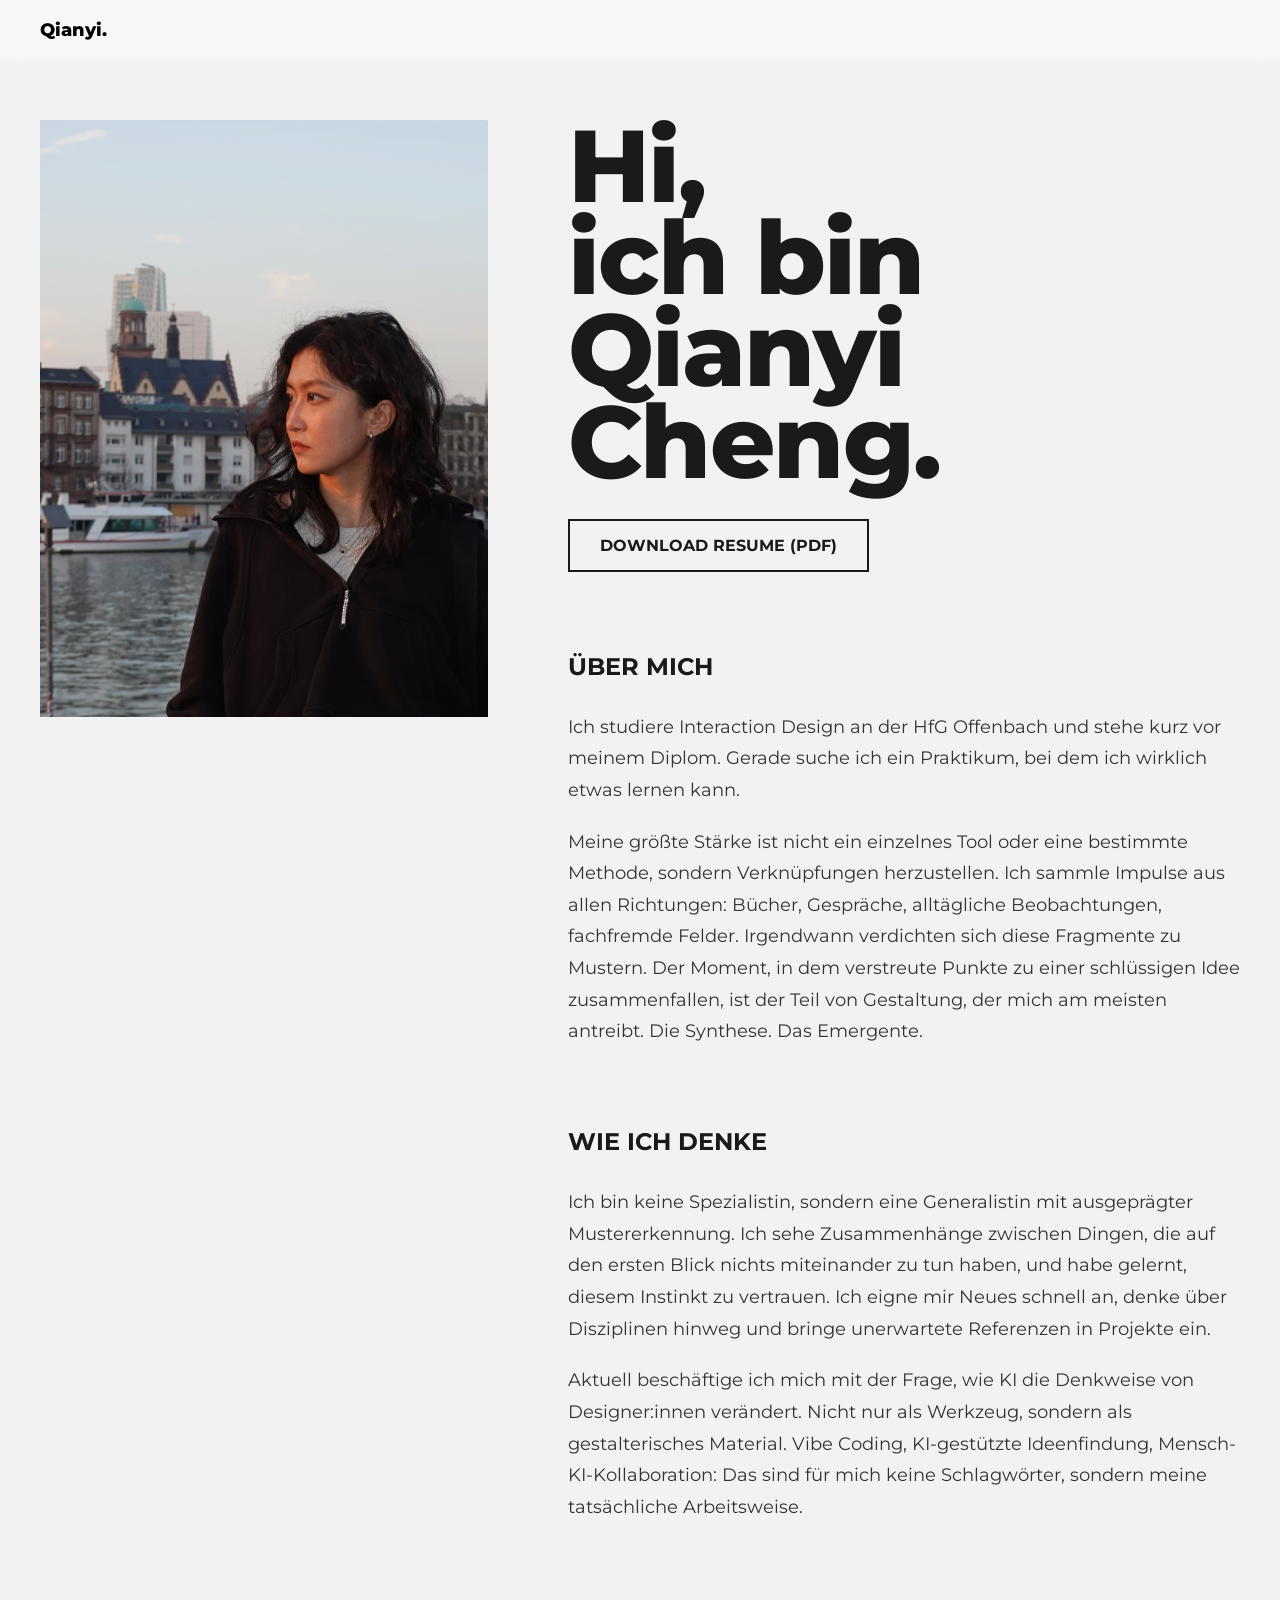
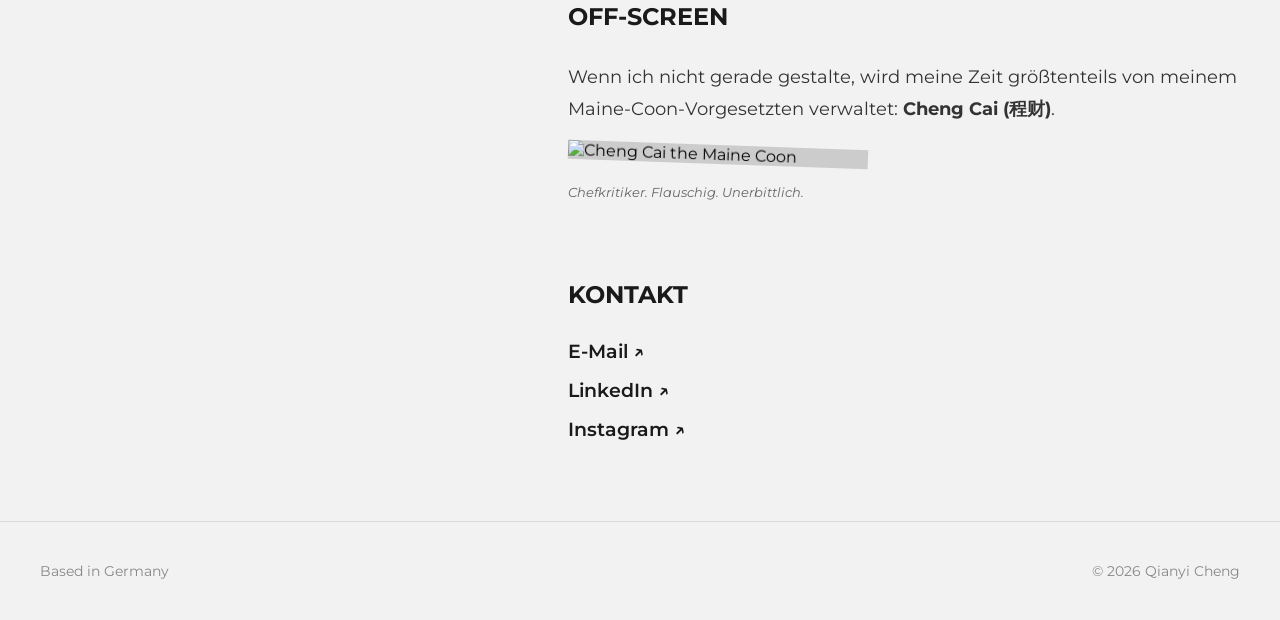
==== about.html @ 123f24a9 "first version of portfolio" ====
<!DOCTYPE html>
<html lang="en">
<head>
<meta charset="UTF-8">
<meta name="viewport" content="width=device-width, initial-scale=1.0">
<title>About Me | Qianyi's Portfolio</title>
<link rel="preconnect" href="https://fonts.googleapis.com">
<link rel="preconnect" href="https://fonts.gstatic.com" crossorigin>
<link href="https://fonts.googleapis.com/css2?family=Montserrat:wght@400;600;700;800&display=swap" rel="stylesheet">
<link rel="stylesheet" href="style.css">

<style>
    /* About Page Specific Styles */
    .about-container {
        padding: 120px 40px 80px;
        max-width: 1400px;
        margin: 0 auto;
        display: grid;
        grid-template-columns: 4fr 6fr; /* 40% / 60% Split */
        gap: 80px;
        min-height: calc(100vh - 160px);
    }

    /* Left Column: Sticky Profile */
    .about-left {
        position: sticky;
        top: 120px;
        height: fit-content;
        display: flex;
        flex-direction: column;
        gap: 30px;
    }

    .profile-img {
        width: 100%;
        height: auto;
        aspect-ratio: 3/4;
        object-fit: cover;
        background-color: #ddd; /* Placeholder background */
    }

    .btn-download {
        display: inline-block;
        padding: 15px 30px;
        font-size: 1rem;
        font-weight: 700;
        text-transform: uppercase;
        text-align: center;
        color: #1a1a1a;
        background-color: transparent;
        border: 2px solid #1a1a1a;
        text-decoration: none;
        cursor: pointer;
        transition: all 0.3s ease;
    }

    .btn-download:hover {
        background-color: #1a1a1a;
        color: #F2F2F2;
    }

    /* Right Column: Scrollable Content */
    .about-right {
        display: flex;
        flex-direction: column;
        gap: 60px;
    }

    .about-title {
        font-size: clamp(4rem, 8vw, 8rem); /* Huge H1 */
        font-weight: 800;
        line-height: 0.9;
        margin: 0;
        letter-spacing: -2px;
        color: #1a1a1a;
    }

    .about-section h2 {
        font-size: 1.5rem;
        font-weight: 700;
        text-transform: uppercase;
        margin-bottom: 30px;
        color: #1a1a1a;
    }

    .about-section p {
        font-size: 1.1rem;
        line-height: 1.8;
        color: #333;
        margin-bottom: 20px;
    }

    .about-section p:last-child {
        margin-bottom: 0;
    }

    /* Personal Touch: Cat Section */
    .cat-container {
        display: flex;
        flex-direction: column;
        gap: 20px;
        margin-top: 20px;
    }

    .cat-img {
        max-width: 300px;
        width: 100%;
        height: auto;
        object-fit: cover;
        background-color: #ccc;
        transform: rotate(2deg); /* Slightly casual/playful */
        transition: transform 0.3s ease;
    }

    .cat-img:hover {
        transform: rotate(0deg);
    }

    /* Contact Links */
    .contact-links {
        display: flex;
        flex-direction: column;
        gap: 15px;
    }

    .contact-link {
        font-size: 1.2rem;
        font-weight: 600;
        color: #1a1a1a;
        text-decoration: none;
        position: relative;
        width: fit-content;
    }

    .contact-link::after {
        content: '';
        position: absolute;
        width: 100%;
        height: 2px;
        bottom: 0;
        left: 0;
        background-color: #1a1a1a;
        transform: scaleX(0);
        transform-origin: bottom right;
        transition: transform 0.3s ease-out;
    }

    .contact-link:hover::after {
        transform: scaleX(1);
        transform-origin: bottom left;
    }

    /* Mobile Responsiveness */
    @media (max-width: 900px) {
        .about-container {
            grid-template-columns: 1fr; /* Stack vertically */
            gap: 60px;
            padding: 100px 20px 60px;
        }

        .about-left {
            position: static;
            max-width: 500px;
            margin: 0 auto;
            width: 100%;
        }

        .about-title {
            font-size: clamp(3rem, 12vw, 5rem);
            margin-bottom: 20px;
        }
    }
</style>
</head>
<body class="is-project">

    <!-- Navigation -->
    <nav class="project-nav">
        <a href="index.html" class="project-logo">Qianyi.</a>
    </nav>

    <!-- About Container -->
    <main class="about-container">
        
        <!-- Left Column: Photo -->
        <aside class="about-left">
            <img src="assets/about-me/profile.jpg" alt="Portrait of Qianyi (Viola)" class="profile-img">
        </aside>

        <!-- Right Column: Content -->
        <section class="about-right">
            
            <!-- Title & Resume -->
            <div style="display: flex; flex-direction: column; align-items: flex-start; gap: 30px;">
                <h1 class="about-title">Hi,<br>ich bin Qianyi Cheng.</h1>
                <a href="assets/about-me/Qianyi_Cheng_CV.pdf" download="Qianyi_Cheng_CV.pdf" class="btn-download">
                    Download Resume (PDF)
                </a>
            </div>

            <!-- Bio -->
            <div class="about-section">
                <h2>Über mich</h2>
                <p>Ich studiere Interaction Design an der HfG Offenbach und stehe kurz vor meinem Diplom. Gerade suche ich ein Praktikum, bei dem ich wirklich etwas lernen kann.</p>
                <p>Meine größte Stärke ist nicht ein einzelnes Tool oder eine bestimmte Methode, sondern Verknüpfungen herzustellen. Ich sammle Impulse aus allen Richtungen: Bücher, Gespräche, alltägliche Beobachtungen, fachfremde Felder. Irgendwann verdichten sich diese Fragmente zu Mustern. Der Moment, in dem verstreute Punkte zu einer schlüssigen Idee zusammenfallen, ist der Teil von Gestaltung, der mich am meisten antreibt. Die Synthese. Das Emergente.</p>
            </div>

            <!-- Design Approach -->
            <div class="about-section">
                <h2>Wie ich denke</h2>
                <p>Ich bin keine Spezialistin, sondern eine Generalistin mit ausgeprägter Mustererkennung. Ich sehe Zusammenhänge zwischen Dingen, die auf den ersten Blick nichts miteinander zu tun haben, und habe gelernt, diesem Instinkt zu vertrauen. Ich eigne mir Neues schnell an, denke über Disziplinen hinweg und bringe unerwartete Referenzen in Projekte ein.</p>
                <p>Aktuell beschäftige ich mich mit der Frage, wie KI die Denkweise von Designer:innen verändert. Nicht nur als Werkzeug, sondern als gestalterisches Material. Vibe Coding, KI-gestützte Ideenfindung, Mensch-KI-Kollaboration: Das sind für mich keine Schlagwörter, sondern meine tatsächliche Arbeitsweise.</p>
            </div>

            <!-- Personal Touch (Cat) -->
            <div class="about-section">
                <h2>Off-Screen</h2>
                <p>Wenn ich nicht gerade gestalte, wird meine Zeit größtenteils von meinem Maine-Coon-Vorgesetzten verwaltet: <strong>Cheng Cai (程财)</strong>.</p>
                <div class="cat-container">
                    <img src="assets/about-me/cai.jpg" alt="Cheng Cai the Maine Coon" class="cat-img">
                    <small style="color: #666; font-style: italic;">Chefkritiker. Flauschig. Unerbittlich.</small>
                </div>
            </div>

            <!-- Contact -->
            <div class="about-section">
                <h2>Kontakt</h2>
                <div class="contact-links">
                    <a href="mailto:chengqianyi2017@outlook.com" class="contact-link">E-Mail ↗</a>
                    <a href="https://linkedin.com/in/qianyi-cheng-b79891297" target="_blank" rel="noopener noreferrer" class="contact-link">LinkedIn ↗</a>
                    <a href="https://instagram.com/qych.8991" target="_blank" rel="noopener noreferrer" class="contact-link">Instagram ↗</a>
                </div>
            </div>

        </section>
    </main>

    <!-- Footer -->
    <div class="footer">
        <div>Based in Germany</div>
        <div>© 2026 Qianyi Cheng</div>
    </div>

</body>
</html>
---- style.css ----
/* --- 全局变量与重置 --- */
    :root {
        --bg-color: #F2F2F2;
        --text-color: #1a1a1a;
        --accent-color: #FF4500;
        --transition-speed: 0.5s;
    }

    body {
        margin: 0;
        font-family: "Montserrat", sans-serif; /* 这里的字体改成了 Montserrat */
        box-sizing: border-box;
        transition: background-color 0.8s cubic-bezier(0.25, 1, 0.5, 1); /* 背景平滑过渡 */
        background-color: var(--bg-color);
        min-height: 100vh;
    }

    /* 主页（单页应用模式）专用样式 */
    body.is-home {
        padding: 40px;
        height: 100vh;
        overflow: hidden;
        display: flex;
        flex-direction: column;
        justify-content: space-between;
    }

    /* 项目详情页（长滚动模式）专用样式 */
    body.is-project {
        padding: 0;
        display: block;
        overflow-x: hidden;
        overflow-y: auto;
    }

    body.is-project .footer {
        padding: 40px; /* 项目页需要侧边距，而主页body已自带padding */
    }

    /* --- 跨页面的固定导航栏 (Project/Journal) --- */
    .project-nav {
        position: fixed;
        top: 0;
        left: 0;
        width: 100%;
        height: 60px;
        display: flex;
        align-items: center;
        padding: 0 40px;
        box-sizing: border-box;
        z-index: 1000;
        background: rgba(255, 255, 255, 0.4); 
        backdrop-filter: blur(10px);
        -webkit-backdrop-filter: blur(10px);
        transition: all 0.3s ease;
    }

    .project-logo {
        font-size: 18px;
        font-weight: 800;
        color: #000;
        text-decoration: none;
        transition: opacity 0.3s ease;
    }

    .project-logo:hover {
        opacity: 0.7;
        text-decoration: underline;
    }

    /* --- 动态背景层 (用于模拟图片淡入淡出) --- */
    .bg-overlay {
        position: fixed;
        top: 0;
        left: 0;
        width: 100%;
        height: 100%;
        z-index: -1;
        opacity: 0;
        transition: opacity 0.8s ease;
        background-size: cover;
        background-position: center;
        filter: brightness(0.6) blur(4px); /* 1. 压暗背景 2. 增加模糊，提升文字可读性 */
        transform: scale(1.05); /* 稍微放大一点防止模糊边缘露白 */
    }

    /* --- 导航系统 --- */
    .logo {
        font-size: 18px;
        font-weight: 800; /* Logo 粗一点 */
        z-index: 10;
        transition: color 0.5s ease;
        /* 固定定位，与详情页导航栏位置完全一致 */
        position: fixed;
        top: 0;
        left: 0;
        width: 100%;
        height: 60px;
        padding: 0 40px;
        display: flex;
        align-items: center;
        box-sizing: border-box;
        pointer-events: none; /* 让鼠标穿透，不挡下面内容（除非它是链接） */
    }

    .nav-container {
        align-self: flex-start; /* 既然有子菜单，靠左对齐可能更好看，或者你可以改回 center */
        margin-left: 5vw; /* 给左边留点呼吸感 */
        margin-top: auto; /* 上下自动边距实现垂直居中 */
        margin-bottom: auto;
        display: flex;
        flex-direction: column;
        gap: 10px;
        z-index: 10;
    }

    /* 一级菜单 */
    .main-item {
        font-size: 8vw;
        font-weight: 600; /* Montserrat 稍微粗一点更有质感 */
        line-height: 1.0;
        cursor: pointer;
        color: #B0B0B0;
        transition: all 0.4s ease;
        position: relative;
        text-decoration: none;
        display: inline-block;
    }

    .main-item:hover, .main-item.active {
        color: var(--text-color); /* 激活变黑 */
        padding-left: 20px;
    }

    /* 序号 */
    .main-item::before {
        content: attr(data-index);
        font-size: 18px;
        font-weight: 400;
        position: absolute;
        left: -40px;
        top: 15px;
        opacity: 0;
        transition: opacity 0.3s ease;
    }
    .main-item:hover::before { opacity: 1; color: var(--accent-color); }

    /* --- 手风琴子菜单 (Accordion) --- */
    .sub-menu-container {
        max-height: 0;
        overflow: hidden;
        transition: max-height 0.8s cubic-bezier(0.19, 1, 0.22, 1); /* 极其丝滑的贝塞尔曲线 */
        padding-left: 20px;
    }

    /* 当鼠标在 Projects 区域时，展开子菜单 */
    .nav-group:hover .sub-menu-container {
        max-height: 400px; /* 只要比内容高就行 */
    }

    .sub-item {
        display: block;
        font-size: 3vw; /* 子菜单小一点 */
        font-weight: 400;
        color: #888;
        margin-top: 15px;
        cursor: pointer;
        transition: color 0.3s ease, transform 0.3s ease;
        text-decoration: none;
    }

    .sub-item:hover {
        color: var(--text-color);
        transform: translateX(10px);
    }

    /* --- 右下角浮动信息 (Project Info) --- */
    .project-info {
        position: fixed;
        bottom: 120px; /* 抬高位置，避免与 Footer 重叠 */
        right: 40px;
        text-align: right;
        max-width: 300px;
        opacity: 0;
        transform: translateY(20px);
        transition: all 0.5s ease;
        z-index: 10;
        pointer-events: none; /* 也就是鼠标穿透，不挡操作 */
    }
    
    .project-info.visible {
        opacity: 1;
        transform: translateY(0);
    }

    .info-title { font-size: 14px; font-weight: 700; margin-bottom: 5px; text-transform: uppercase; letter-spacing: 1px;}
    .info-desc { font-size: 16px; font-weight: 400; line-height: 1.4; }

    /* --- 页脚 --- */
    .footer {
        display: flex;
        justify-content: space-between;
        font-size: 14px;
        color: #888;
        border-top: 1px solid rgba(0,0,0,0.1);
        padding-top: 20px;
        z-index: 10;
        transition: color 0.5s ease, border-color 0.5s ease;
    }

    /* --- 剧场模式状态 (当背景变深时，文字变白) --- */
    body.dark-mode .main-item { color: rgba(255,255,255,0.3); }
    body.dark-mode .main-item:hover { color: #fff; }
    body.dark-mode .sub-item { color: rgba(255,255,255,0.5); }
    body.dark-mode .sub-item:hover { color: #fff; }
    body.dark-mode .logo, body.dark-mode .footer, body.dark-mode .project-info { color: #fff; }
    body.dark-mode .footer { border-top-color: rgba(255,255,255,0.2); }
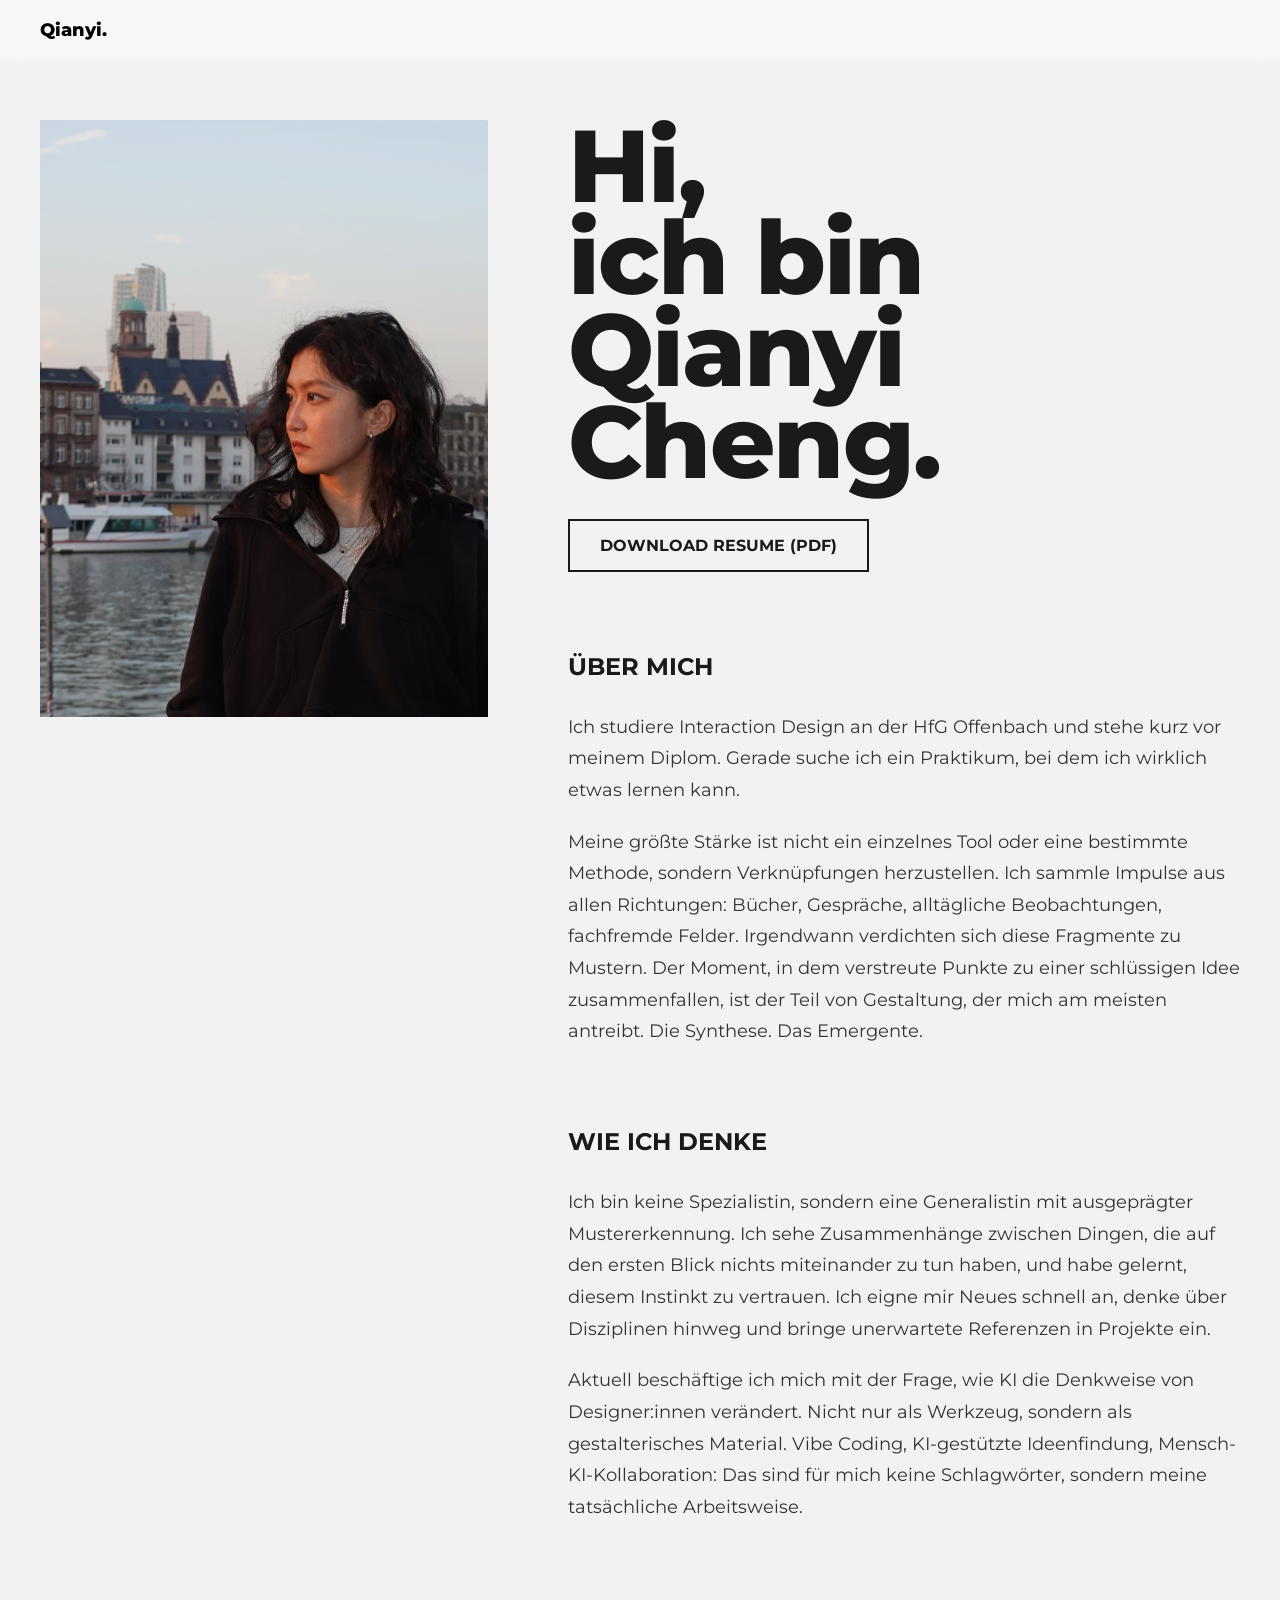
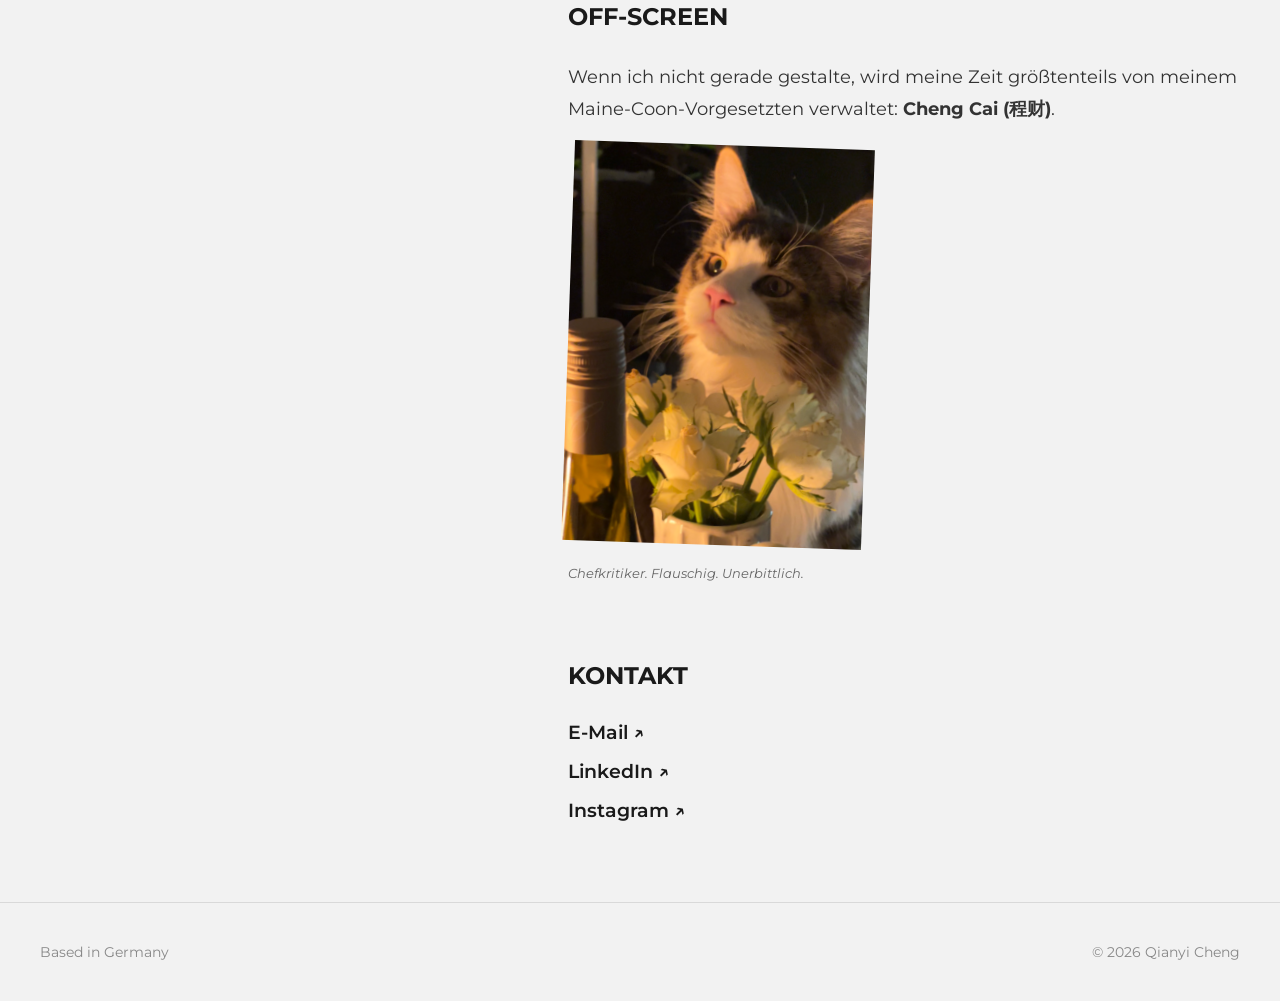
==== commit bf92c2d7: "Add favicon and update all HTML files to include it" ====
--- a/about.html
+++ b/about.html
@@ -4,6 +4,7 @@
 <meta charset="UTF-8">
 <meta name="viewport" content="width=device-width, initial-scale=1.0">
 <title>About Me | Qianyi's Portfolio</title>
+<link rel="icon" type="image/svg+xml" href="favicon.svg">
 <link rel="preconnect" href="https://fonts.googleapis.com">
 <link rel="preconnect" href="https://fonts.gstatic.com" crossorigin>
 <link href="https://fonts.googleapis.com/css2?family=Montserrat:wght@400;600;700;800&display=swap" rel="stylesheet">
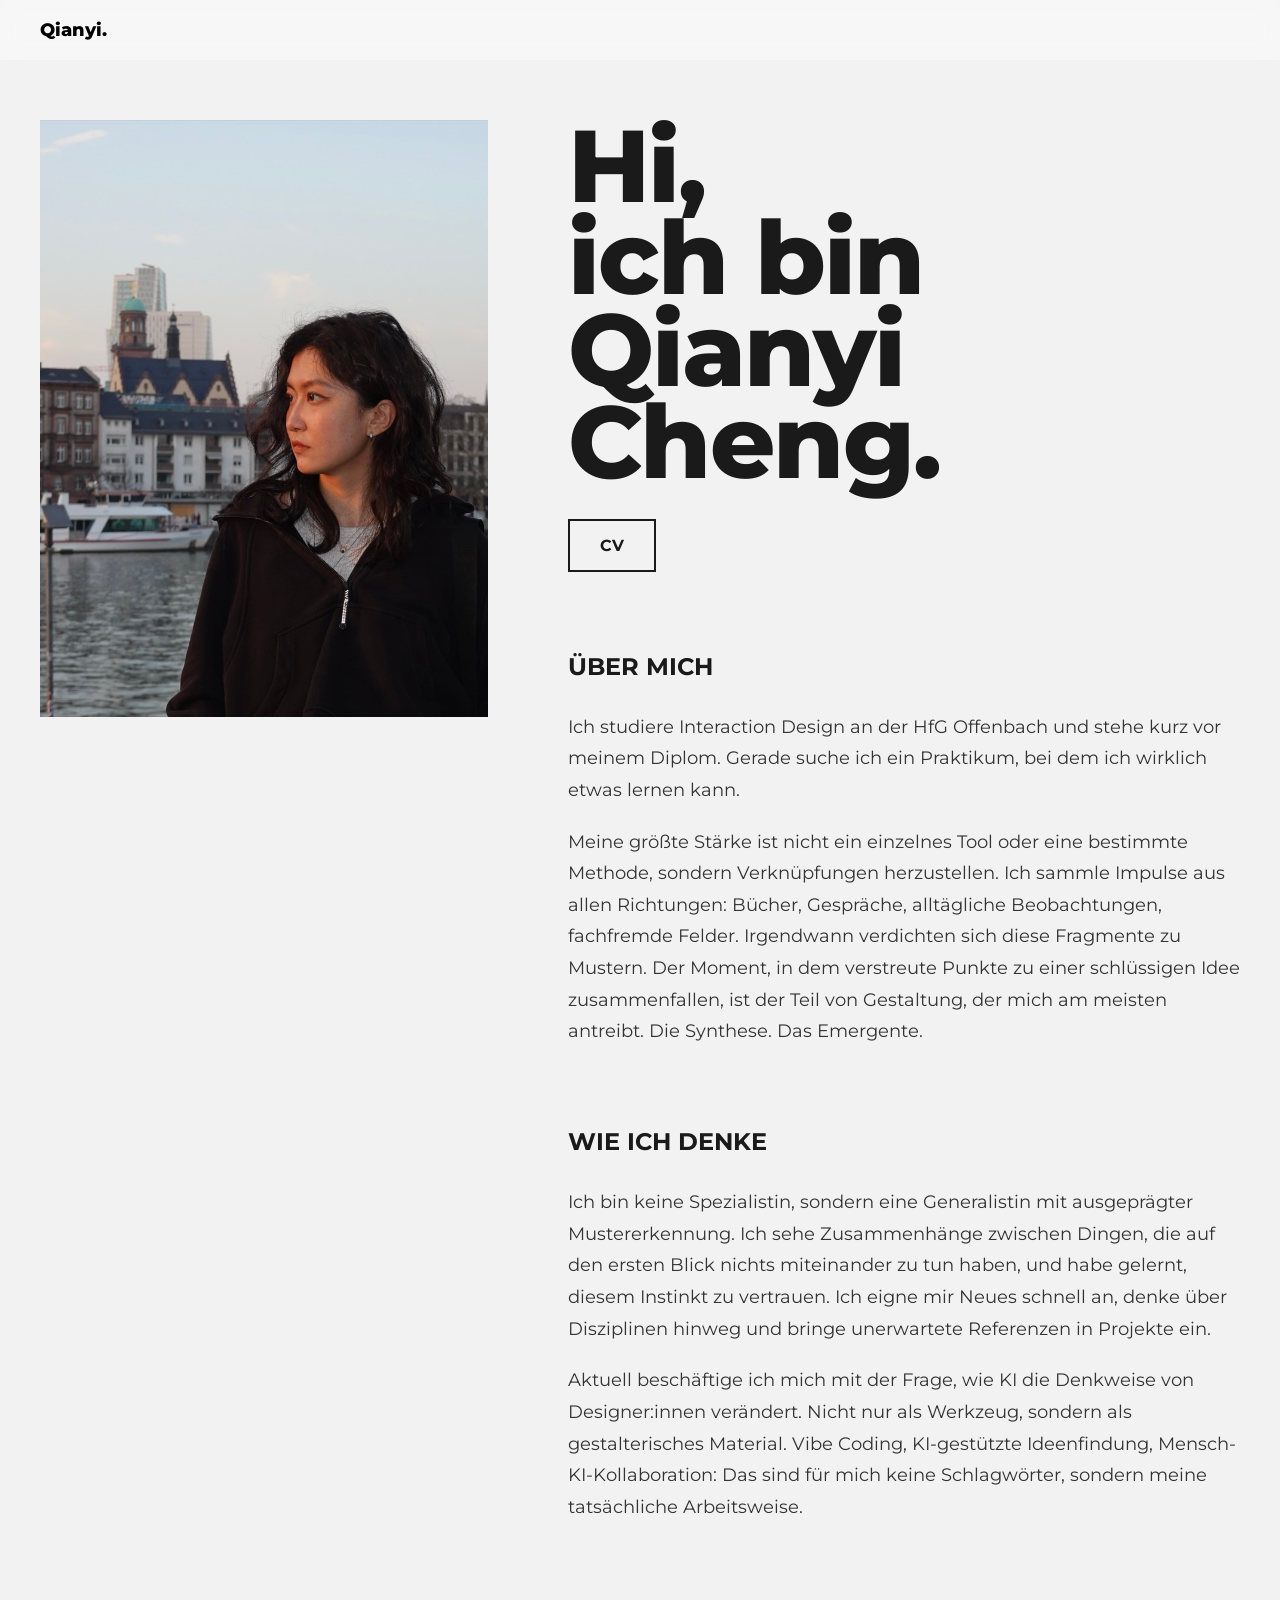
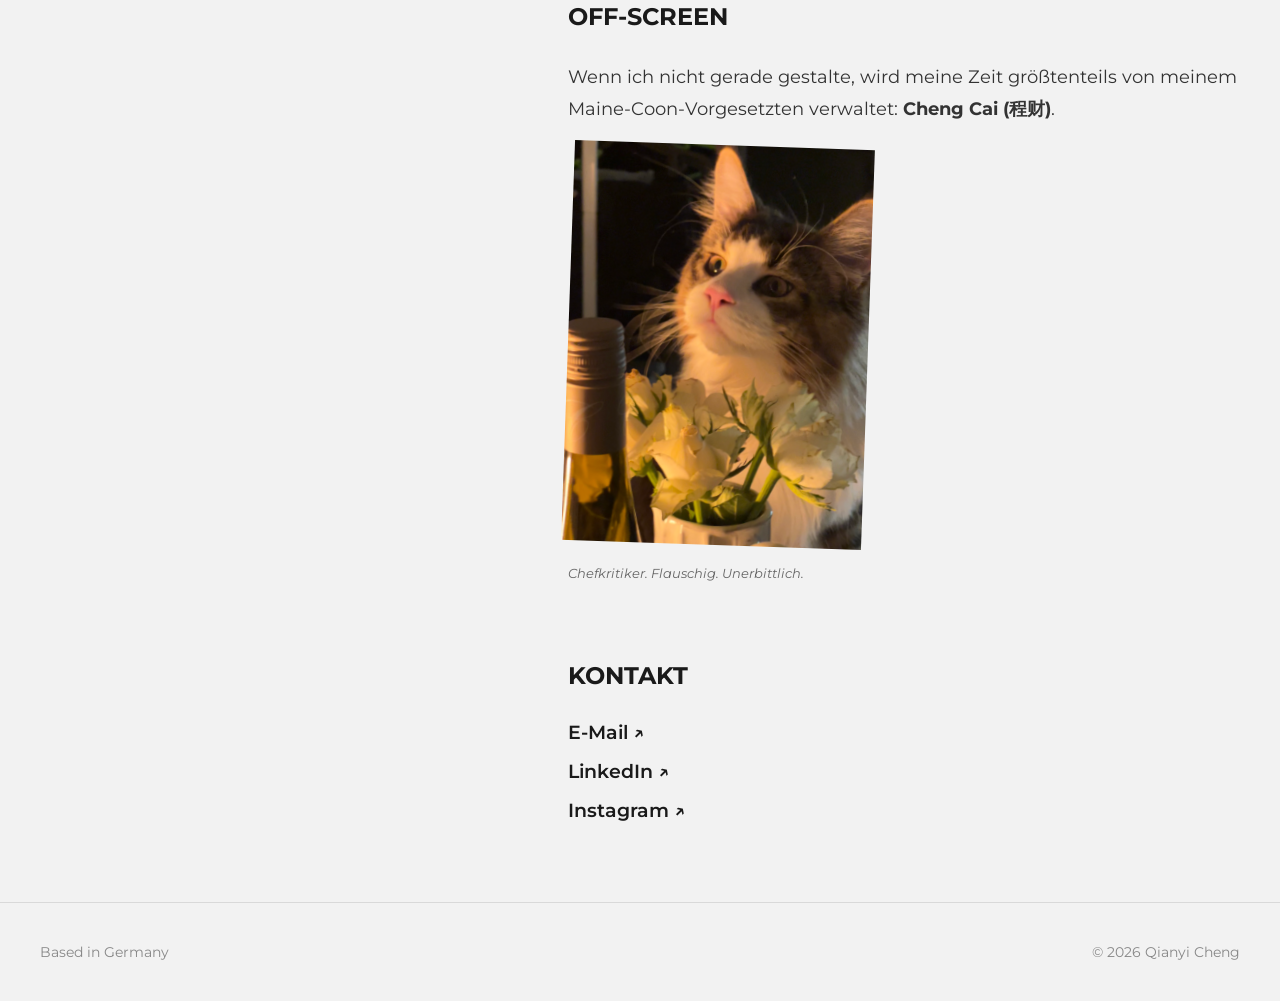
==== commit db5ceb29: "Switch local videos to YouTube embeds and update CV link/About layout" ====
--- a/about.html
+++ b/about.html
@@ -194,8 +194,8 @@
             <!-- Title & Resume -->
             <div style="display: flex; flex-direction: column; align-items: flex-start; gap: 30px;">
                 <h1 class="about-title">Hi,<br>ich bin Qianyi Cheng.</h1>
-                <a href="assets/about-me/Qianyi_Cheng_CV.pdf" download="Qianyi_Cheng_CV.pdf" class="btn-download">
-                    Download Resume (PDF)
+                <a href="https://drive.google.com/file/d/12V3yWxdDMYXkntMvjYfcB4NgAJxXcrle/view?usp=sharing" target="_blank" rel="noopener noreferrer" class="btn-download">
+                    CV
                 </a>
             </div>
 
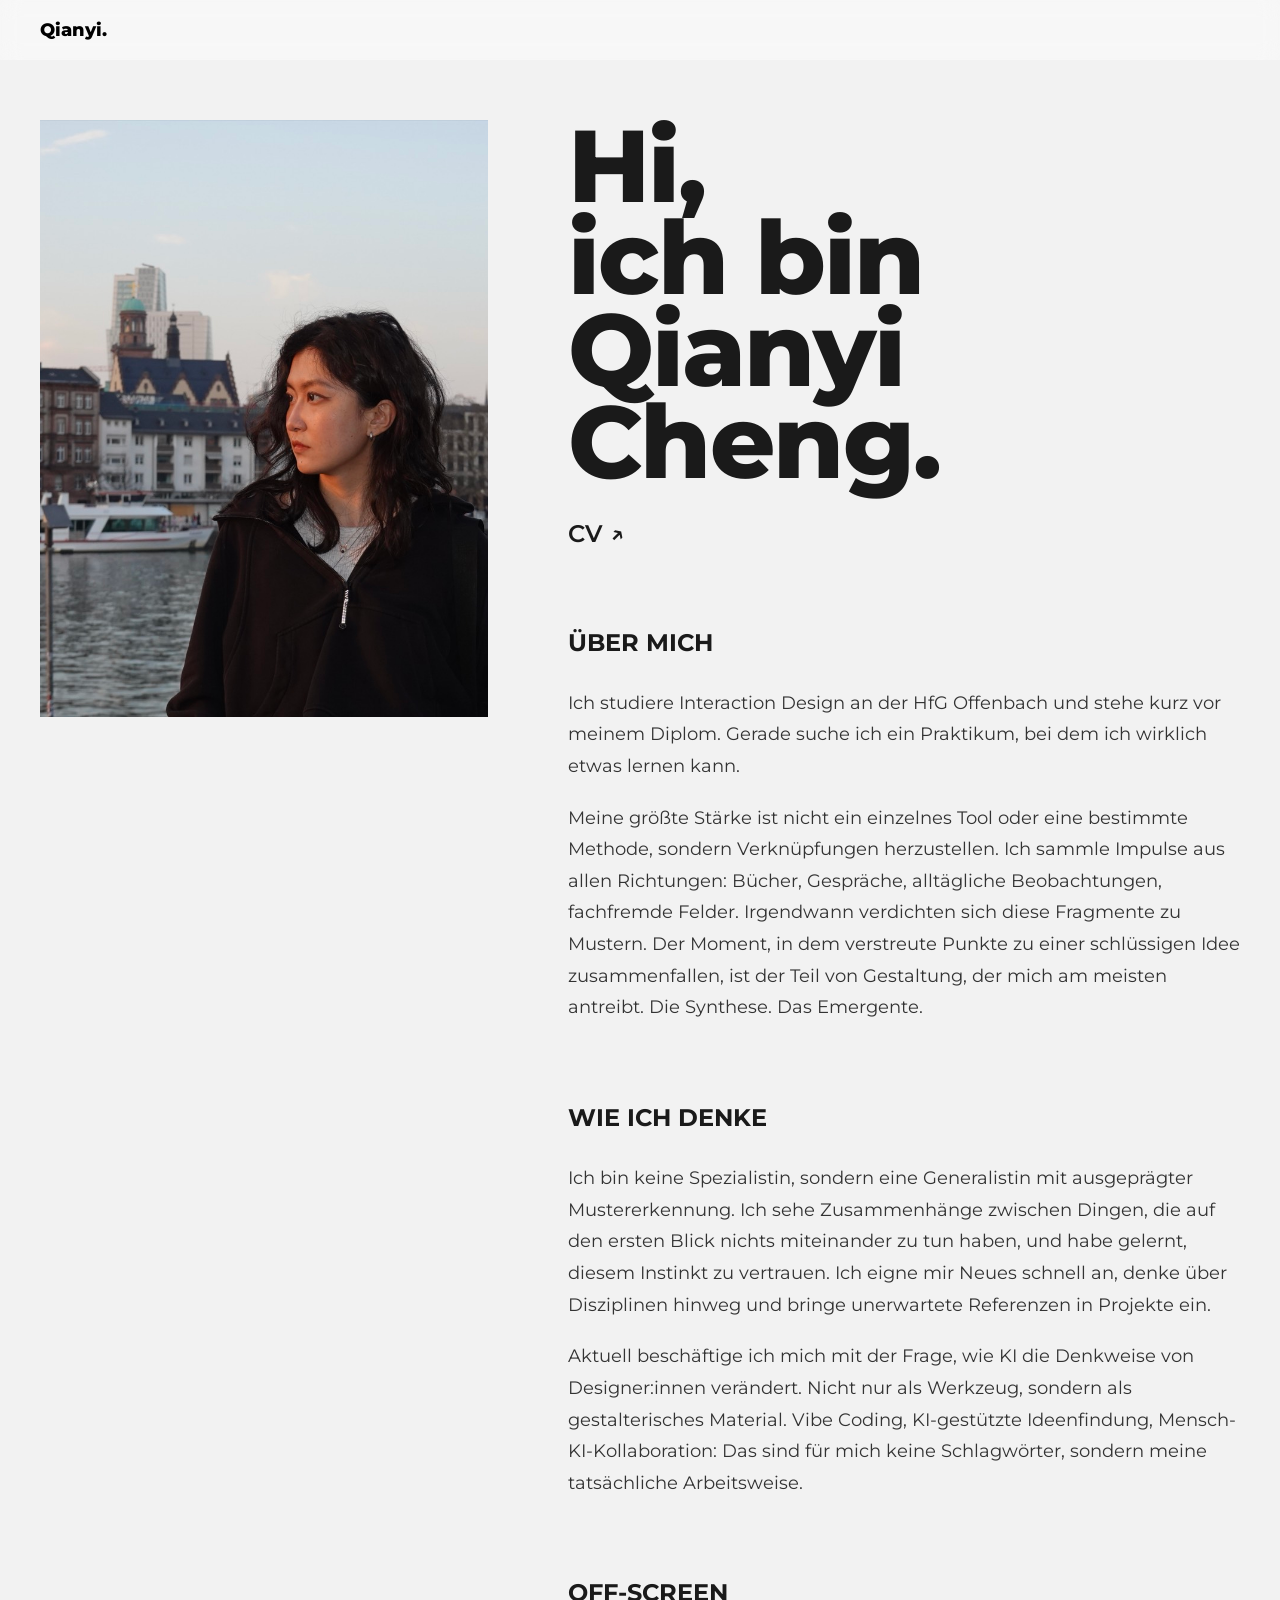
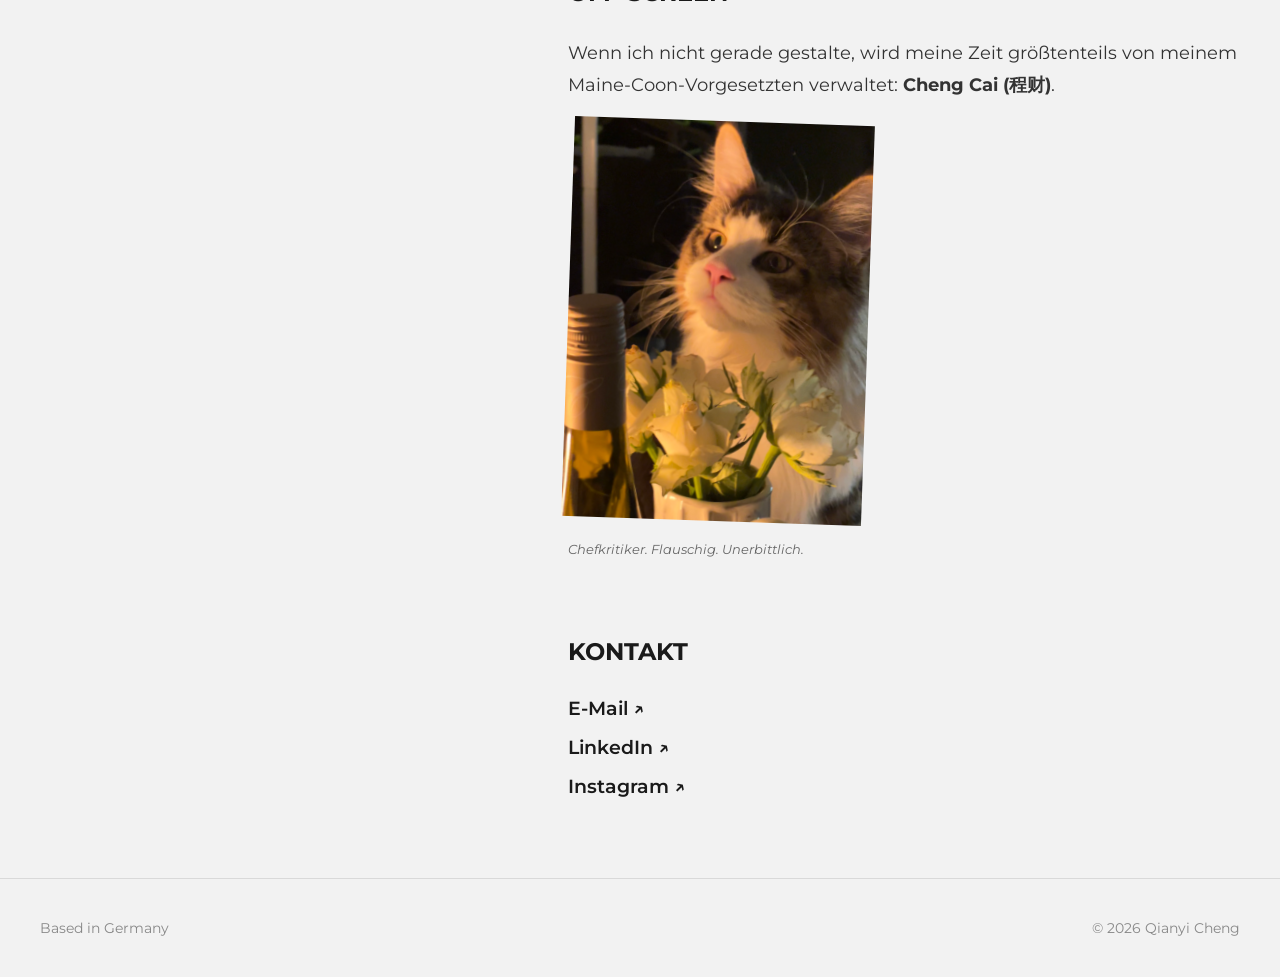
==== commit e4cf1357: "Update About Me CV link styling and add Sinfonie Gold Award tag" ====
--- a/about.html
+++ b/about.html
@@ -40,26 +40,6 @@
         background-color: #ddd; /* Placeholder background */
     }
 
-    .btn-download {
-        display: inline-block;
-        padding: 15px 30px;
-        font-size: 1rem;
-        font-weight: 700;
-        text-transform: uppercase;
-        text-align: center;
-        color: #1a1a1a;
-        background-color: transparent;
-        border: 2px solid #1a1a1a;
-        text-decoration: none;
-        cursor: pointer;
-        transition: all 0.3s ease;
-    }
-
-    .btn-download:hover {
-        background-color: #1a1a1a;
-        color: #F2F2F2;
-    }
-
     /* Right Column: Scrollable Content */
     .about-right {
         display: flex;
@@ -192,10 +172,10 @@
         <section class="about-right">
             
             <!-- Title & Resume -->
-            <div style="display: flex; flex-direction: column; align-items: flex-start; gap: 30px;">
+            <div style="display: flex; flex-direction: column; align-items: flex-start; gap: 20px;">
                 <h1 class="about-title">Hi,<br>ich bin Qianyi Cheng.</h1>
-                <a href="https://drive.google.com/file/d/12V3yWxdDMYXkntMvjYfcB4NgAJxXcrle/view?usp=sharing" target="_blank" rel="noopener noreferrer" class="btn-download">
-                    CV
+                <a href="https://drive.google.com/file/d/12V3yWxdDMYXkntMvjYfcB4NgAJxXcrle/view?usp=sharing" target="_blank" rel="noopener noreferrer" class="contact-link" style="font-size: 1.5rem; margin-top: 10px;">
+                    CV ↗
                 </a>
             </div>
 
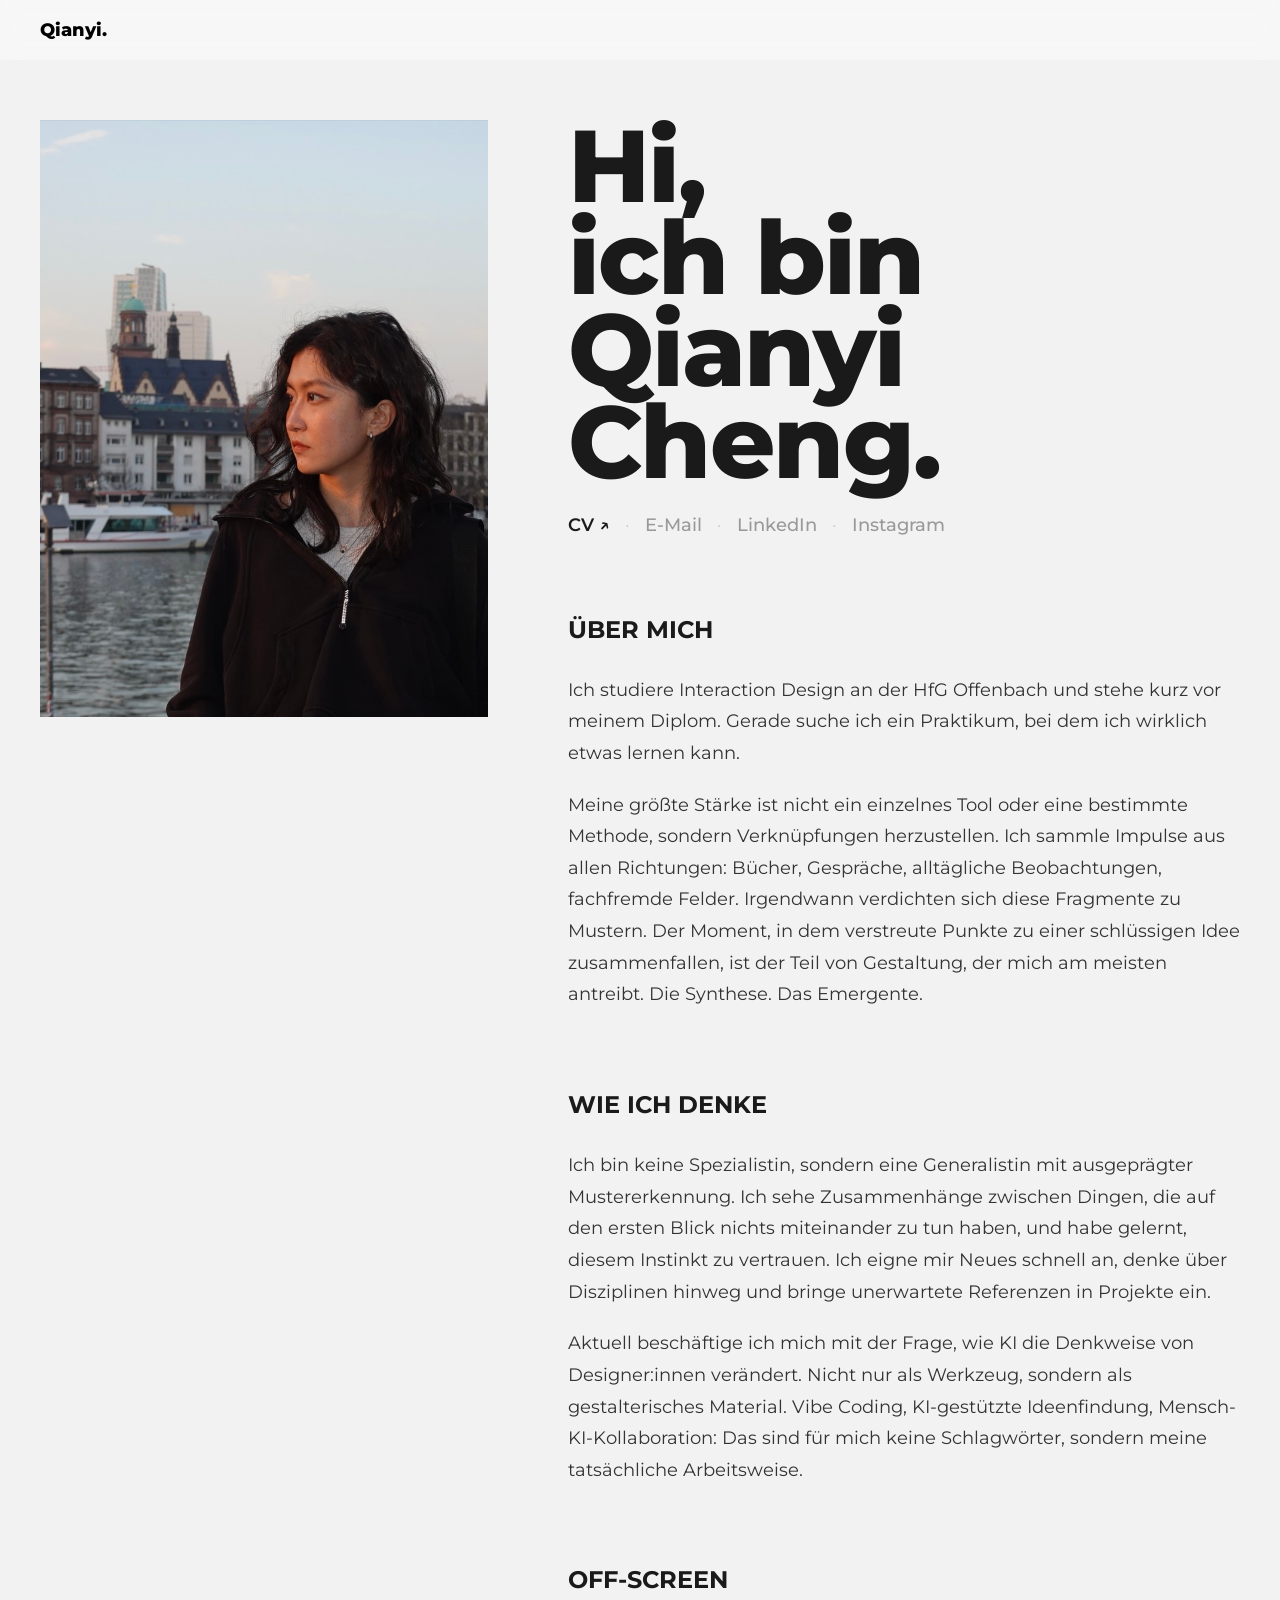
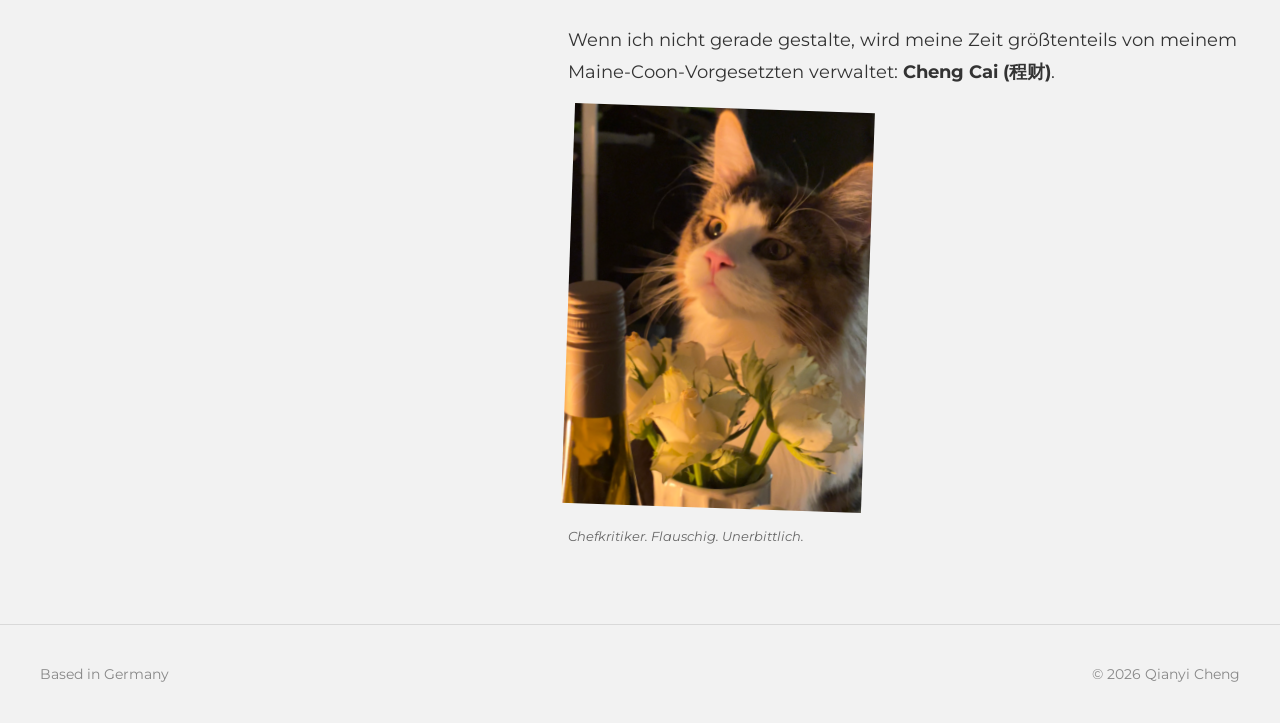
==== commit e7cee84c: "Update About Me layout: combined links under H1 and removed bottom contact section" ====
--- a/about.html
+++ b/about.html
@@ -104,21 +104,43 @@
         gap: 15px;
     }
 
-    .contact-link {
-        font-size: 1.2rem;
-        font-weight: 600;
-        color: #1a1a1a;
+    /* Combined Intro Links */
+    .intro-links {
+        display: flex;
+        align-items: center;
+        flex-wrap: wrap;
+        gap: 15px;
+        font-size: 1.1rem;
+        margin-top: 10px;
+    }
+
+    .intro-link {
         text-decoration: none;
         position: relative;
-        width: fit-content;
-    }
-
-    .contact-link::after {
+        transition: color 0.3s ease;
+    }
+
+    .intro-link-main {
+        color: #1a1a1a;
+        font-weight: 600;
+    }
+
+    .intro-link-sub {
+        color: #999;
+        font-weight: 500;
+    }
+
+    .intro-link:hover {
+        color: #1a1a1a;
+    }
+
+    /* Thin dynamic underline */
+    .intro-link::after {
         content: '';
         position: absolute;
         width: 100%;
-        height: 2px;
-        bottom: 0;
+        height: 1px;
+        bottom: -2px;
         left: 0;
         background-color: #1a1a1a;
         transform: scaleX(0);
@@ -126,9 +148,14 @@
         transition: transform 0.3s ease-out;
     }
 
-    .contact-link:hover::after {
+    .intro-link:hover::after {
         transform: scaleX(1);
         transform-origin: bottom left;
+    }
+
+    .link-separator {
+        color: #ccc;
+        user-select: none;
     }
 
     /* Mobile Responsiveness */
@@ -171,12 +198,18 @@
         <!-- Right Column: Content -->
         <section class="about-right">
             
-            <!-- Title & Resume -->
-            <div style="display: flex; flex-direction: column; align-items: flex-start; gap: 20px;">
+            <!-- Title & Combined Links -->
+            <div style="display: flex; flex-direction: column; align-items: flex-start; gap: 15px;">
                 <h1 class="about-title">Hi,<br>ich bin Qianyi Cheng.</h1>
-                <a href="https://drive.google.com/file/d/12V3yWxdDMYXkntMvjYfcB4NgAJxXcrle/view?usp=sharing" target="_blank" rel="noopener noreferrer" class="contact-link" style="font-size: 1.5rem; margin-top: 10px;">
-                    CV ↗
-                </a>
+                <div class="intro-links">
+                    <a href="https://drive.google.com/file/d/12V3yWxdDMYXkntMvjYfcB4NgAJxXcrle/view?usp=sharing" target="_blank" rel="noopener noreferrer" class="intro-link intro-link-main">CV ↗</a>
+                    <span class="link-separator">·</span>
+                    <a href="mailto:chengqianyi2017@outlook.com" class="intro-link intro-link-sub">E-Mail</a>
+                    <span class="link-separator">·</span>
+                    <a href="https://linkedin.com/in/qianyi-cheng-b79891297" target="_blank" rel="noopener noreferrer" class="intro-link intro-link-sub">LinkedIn</a>
+                    <span class="link-separator">·</span>
+                    <a href="https://instagram.com/qych.8991" target="_blank" rel="noopener noreferrer" class="intro-link intro-link-sub">Instagram</a>
+                </div>
             </div>
 
             <!-- Bio -->
@@ -203,16 +236,6 @@
                 </div>
             </div>
 
-            <!-- Contact -->
-            <div class="about-section">
-                <h2>Kontakt</h2>
-                <div class="contact-links">
-                    <a href="mailto:chengqianyi2017@outlook.com" class="contact-link">E-Mail ↗</a>
-                    <a href="https://linkedin.com/in/qianyi-cheng-b79891297" target="_blank" rel="noopener noreferrer" class="contact-link">LinkedIn ↗</a>
-                    <a href="https://instagram.com/qych.8991" target="_blank" rel="noopener noreferrer" class="contact-link">Instagram ↗</a>
-                </div>
-            </div>
-
         </section>
     </main>
 
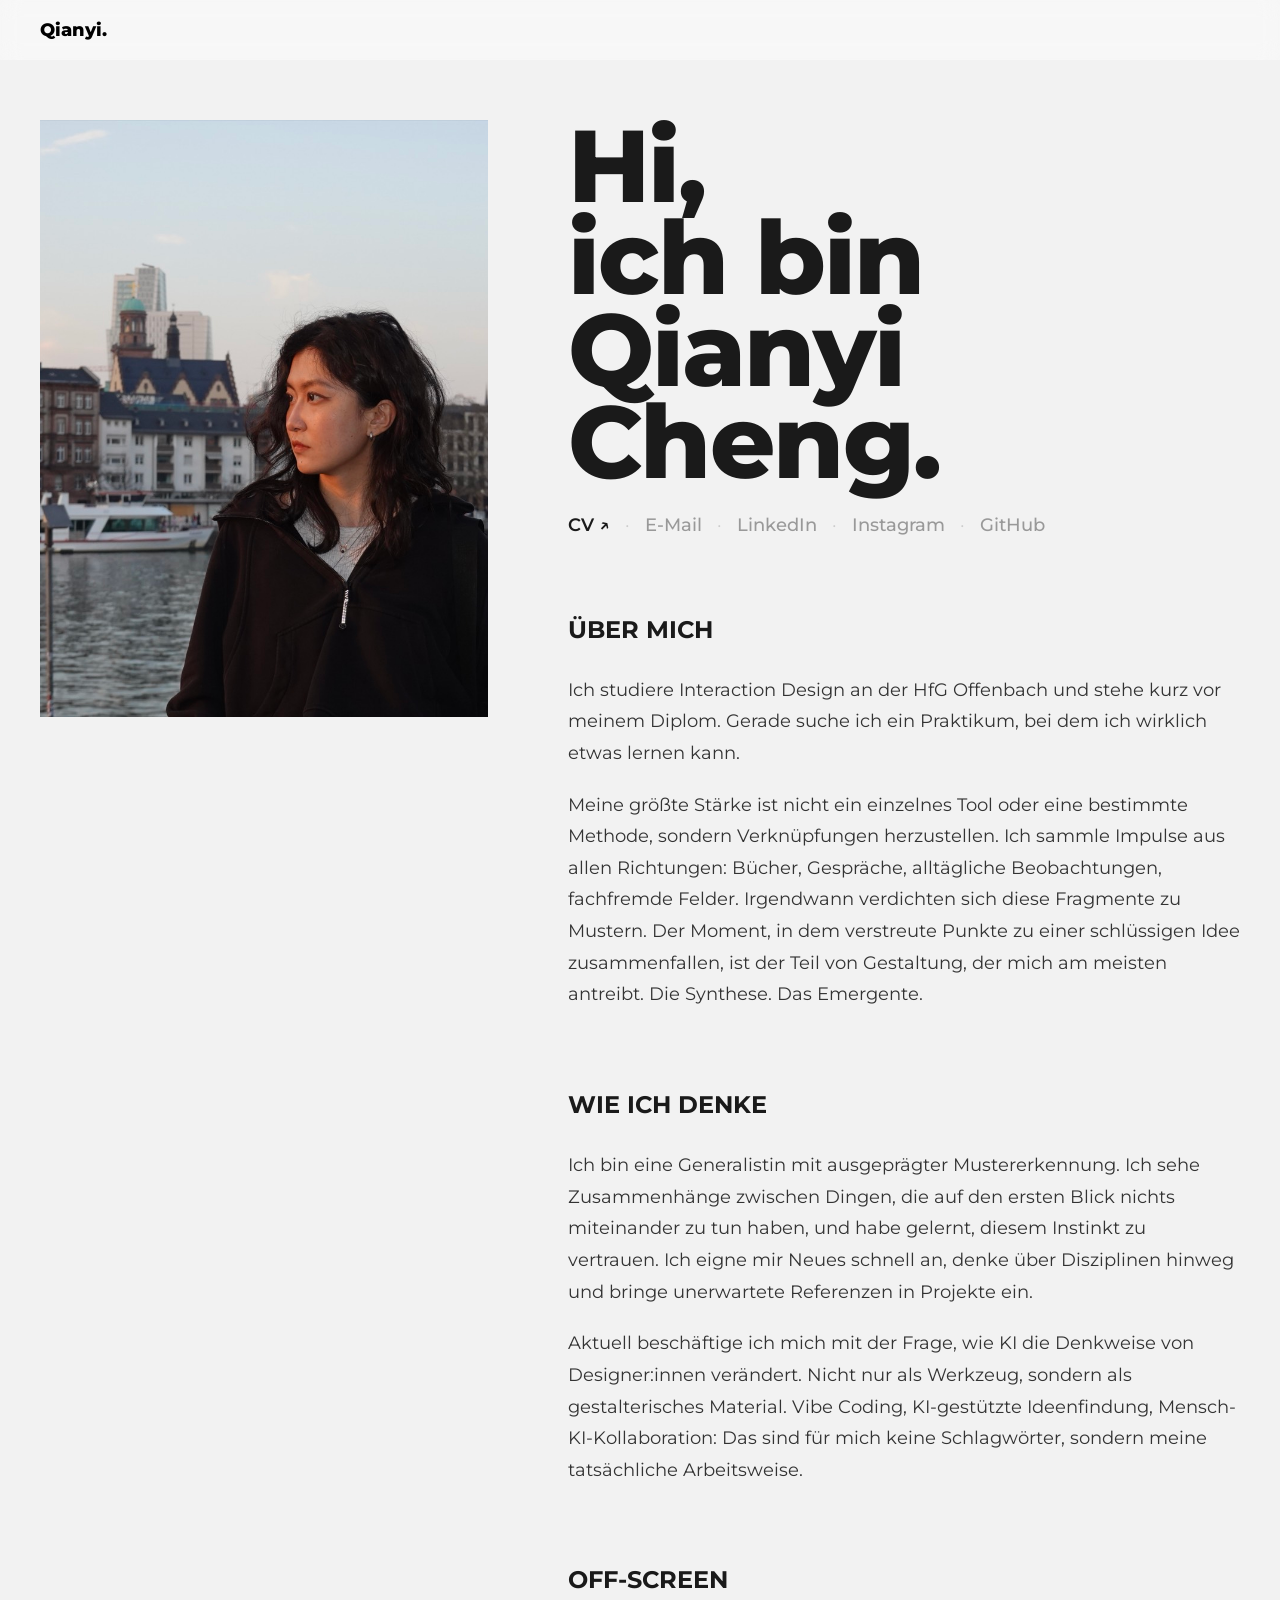
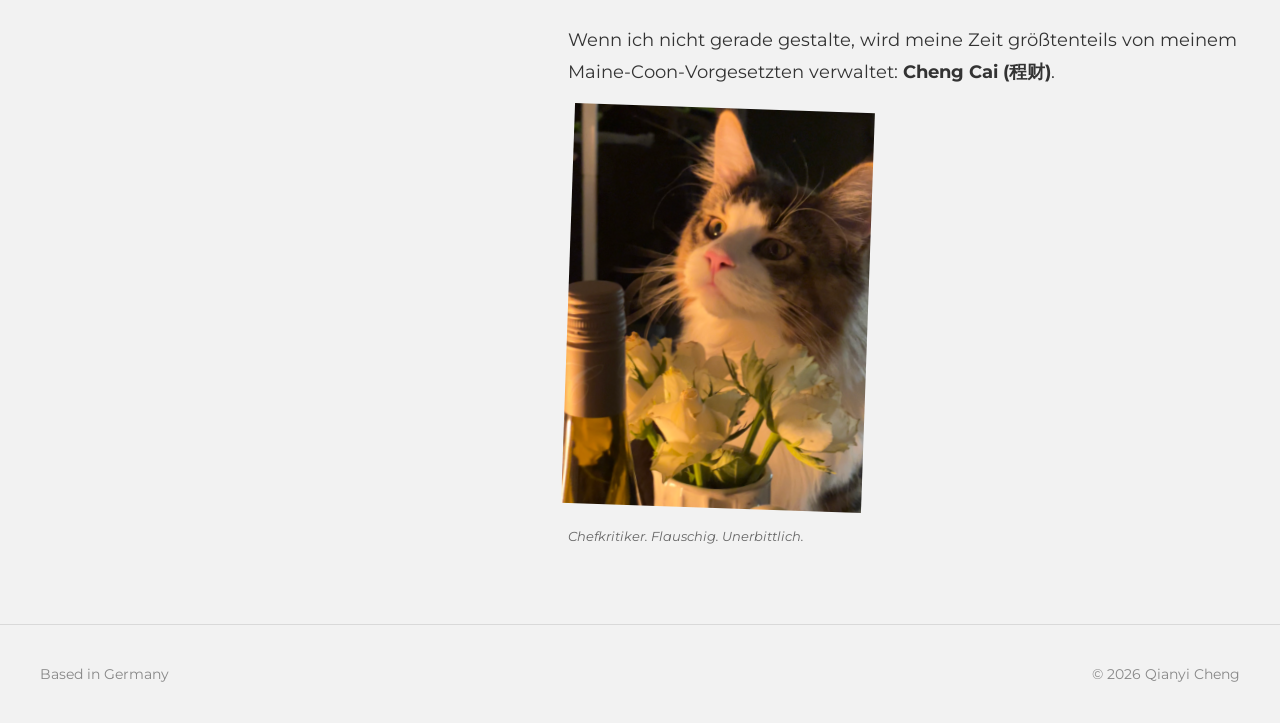
==== commit d1a7b96a: "Add Live Demo section, update Reflexion, add GitHub link, refine About copy - Study Buddy: add Live " ====
--- a/about.html
+++ b/about.html
@@ -209,6 +209,8 @@
                     <a href="https://linkedin.com/in/qianyi-cheng-b79891297" target="_blank" rel="noopener noreferrer" class="intro-link intro-link-sub">LinkedIn</a>
                     <span class="link-separator">·</span>
                     <a href="https://instagram.com/qych.8991" target="_blank" rel="noopener noreferrer" class="intro-link intro-link-sub">Instagram</a>
+                    <span class="link-separator">·</span>
+                    <a href="https://github.com/cchchechencheng" target="_blank" rel="noopener noreferrer" class="intro-link intro-link-sub">GitHub</a>
                 </div>
             </div>
 
@@ -222,7 +224,7 @@
             <!-- Design Approach -->
             <div class="about-section">
                 <h2>Wie ich denke</h2>
-                <p>Ich bin keine Spezialistin, sondern eine Generalistin mit ausgeprägter Mustererkennung. Ich sehe Zusammenhänge zwischen Dingen, die auf den ersten Blick nichts miteinander zu tun haben, und habe gelernt, diesem Instinkt zu vertrauen. Ich eigne mir Neues schnell an, denke über Disziplinen hinweg und bringe unerwartete Referenzen in Projekte ein.</p>
+                <p>Ich bin eine Generalistin mit ausgeprägter Mustererkennung. Ich sehe Zusammenhänge zwischen Dingen, die auf den ersten Blick nichts miteinander zu tun haben, und habe gelernt, diesem Instinkt zu vertrauen. Ich eigne mir Neues schnell an, denke über Disziplinen hinweg und bringe unerwartete Referenzen in Projekte ein.</p>
                 <p>Aktuell beschäftige ich mich mit der Frage, wie KI die Denkweise von Designer:innen verändert. Nicht nur als Werkzeug, sondern als gestalterisches Material. Vibe Coding, KI-gestützte Ideenfindung, Mensch-KI-Kollaboration: Das sind für mich keine Schlagwörter, sondern meine tatsächliche Arbeitsweise.</p>
             </div>
 
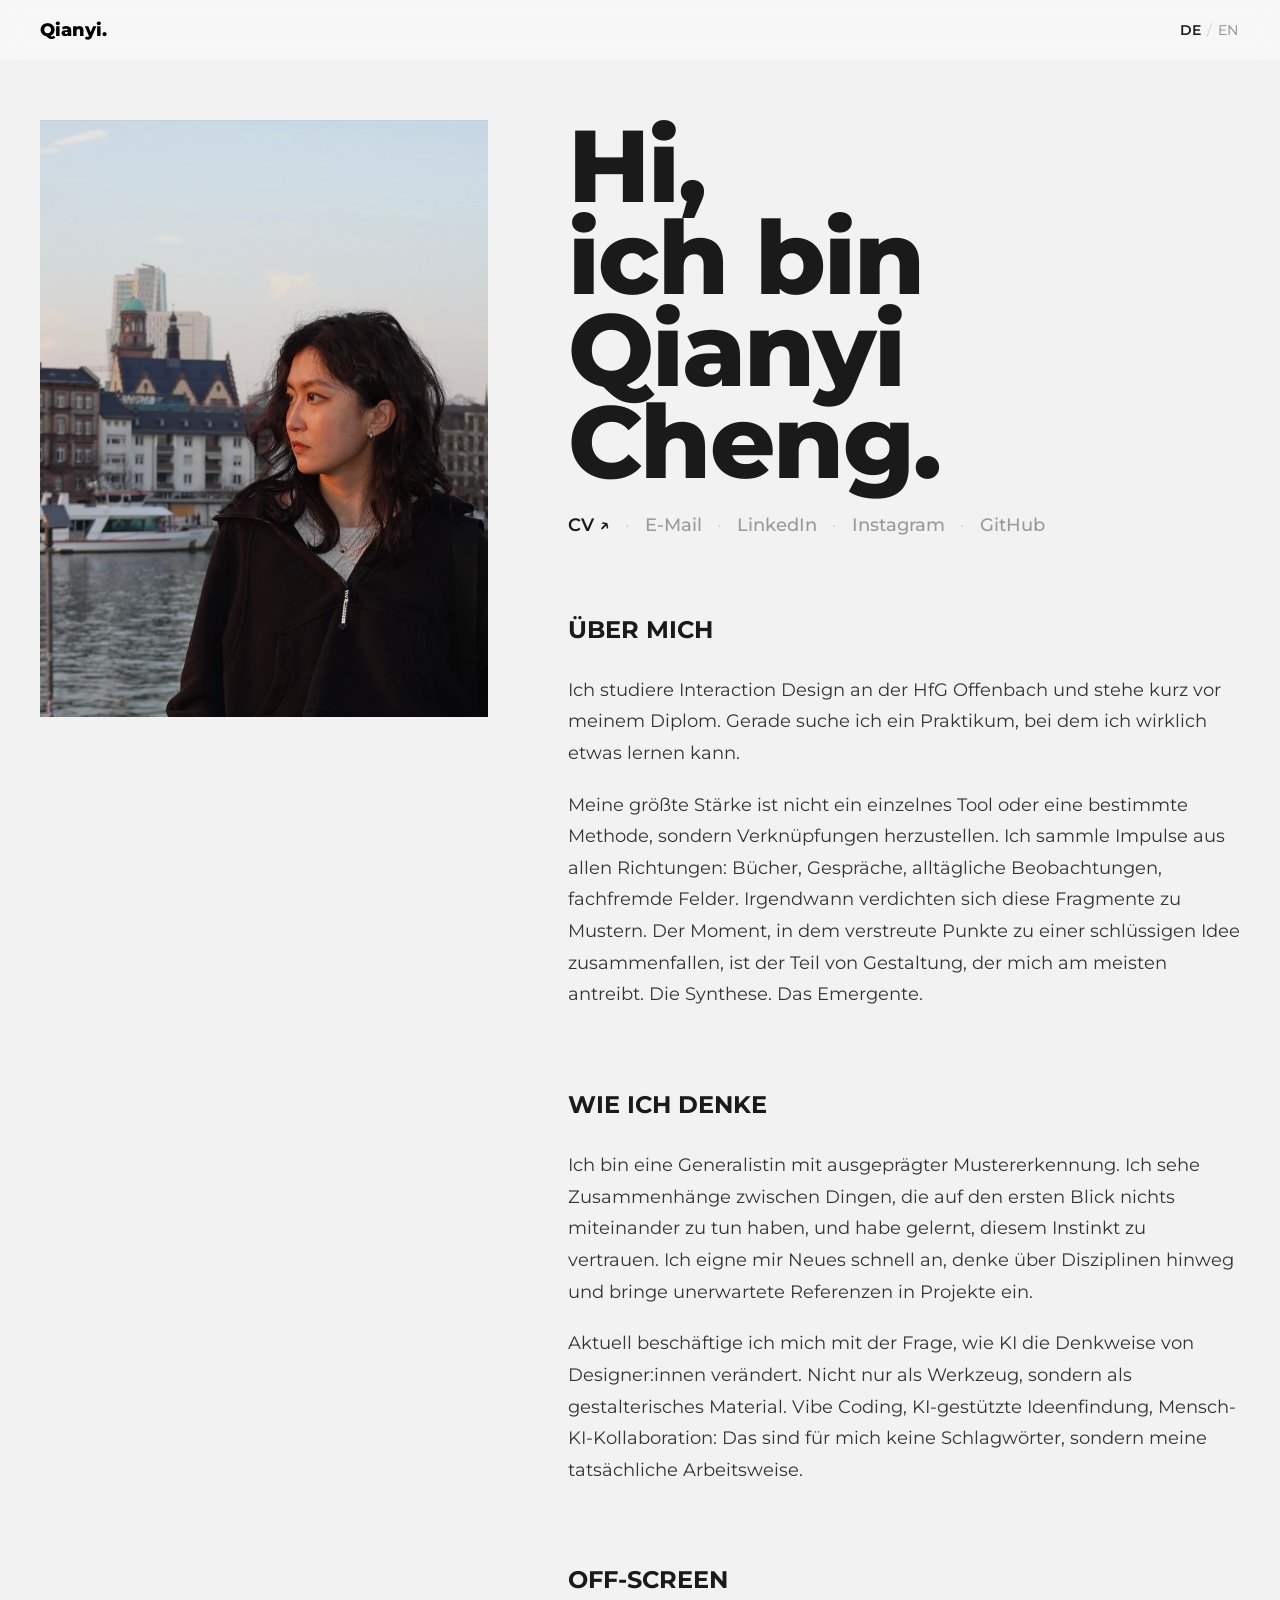
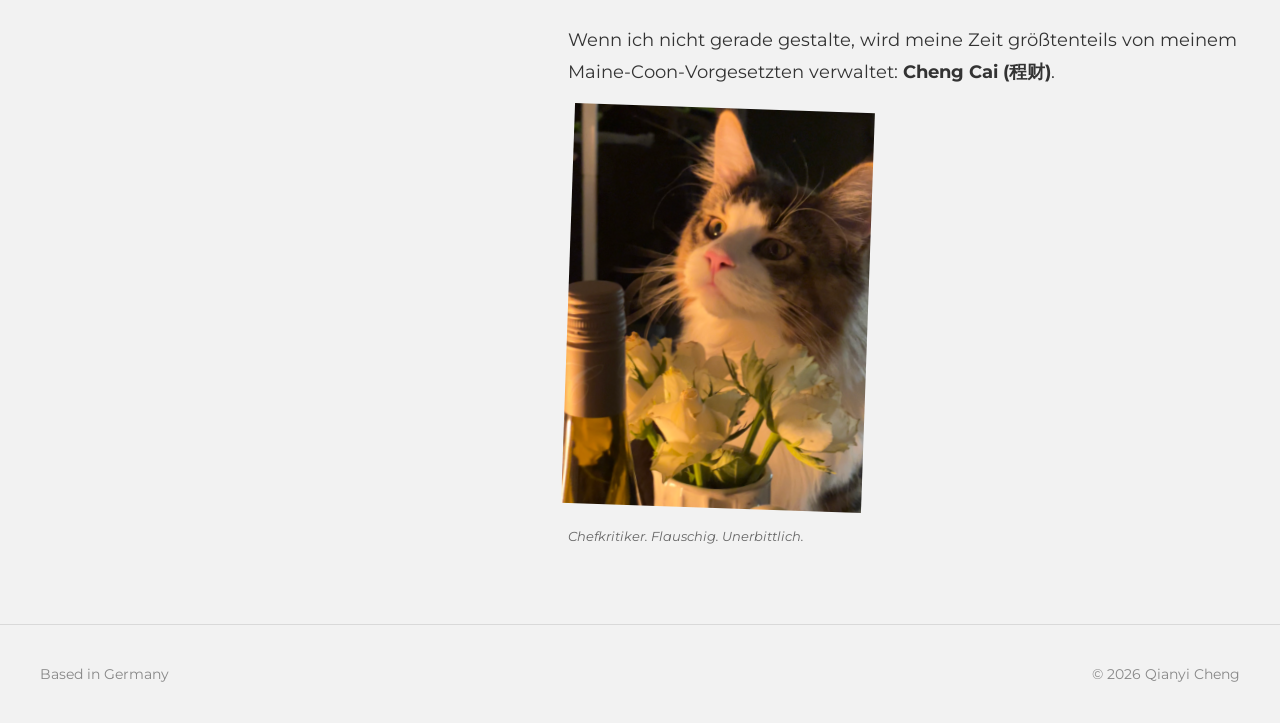
==== commit 16c78b0d: "Add i18n support: DE/EN language toggle across all pages - i18n.js engine with localStorage persiste" ====
--- a/about.html
+++ b/about.html
@@ -200,9 +200,9 @@
             
             <!-- Title & Combined Links -->
             <div style="display: flex; flex-direction: column; align-items: flex-start; gap: 15px;">
-                <h1 class="about-title">Hi,<br>ich bin Qianyi Cheng.</h1>
+                <h1 class="about-title" data-i18n="about.title">Hi,<br>ich bin Qianyi Cheng.</h1>
                 <div class="intro-links">
-                    <a href="https://drive.google.com/file/d/12V3yWxdDMYXkntMvjYfcB4NgAJxXcrle/view?usp=sharing" target="_blank" rel="noopener noreferrer" class="intro-link intro-link-main">CV ↗</a>
+                    <a id="cv-link" href="https://drive.google.com/file/d/1yZ6booRdGSE-_mHz9fk1MnaQH2kwoQws/view?usp=drive_link" target="_blank" rel="noopener noreferrer" class="intro-link intro-link-main" data-cv-de="https://drive.google.com/file/d/1yZ6booRdGSE-_mHz9fk1MnaQH2kwoQws/view?usp=drive_link" data-cv-en="cv-en-v2.html">CV ↗</a>
                     <span class="link-separator">·</span>
                     <a href="mailto:chengqianyi2017@outlook.com" class="intro-link intro-link-sub">E-Mail</a>
                     <span class="link-separator">·</span>
@@ -216,25 +216,25 @@
 
             <!-- Bio -->
             <div class="about-section">
-                <h2>Über mich</h2>
-                <p>Ich studiere Interaction Design an der HfG Offenbach und stehe kurz vor meinem Diplom. Gerade suche ich ein Praktikum, bei dem ich wirklich etwas lernen kann.</p>
-                <p>Meine größte Stärke ist nicht ein einzelnes Tool oder eine bestimmte Methode, sondern Verknüpfungen herzustellen. Ich sammle Impulse aus allen Richtungen: Bücher, Gespräche, alltägliche Beobachtungen, fachfremde Felder. Irgendwann verdichten sich diese Fragmente zu Mustern. Der Moment, in dem verstreute Punkte zu einer schlüssigen Idee zusammenfallen, ist der Teil von Gestaltung, der mich am meisten antreibt. Die Synthese. Das Emergente.</p>
+                <h2 data-i18n="about.bio.heading">Über mich</h2>
+                <p data-i18n="about.bio.p1">Ich studiere Interaction Design an der HfG Offenbach und stehe kurz vor meinem Diplom. Gerade suche ich ein Praktikum, bei dem ich wirklich etwas lernen kann.</p>
+                <p data-i18n="about.bio.p2">Meine größte Stärke ist nicht ein einzelnes Tool oder eine bestimmte Methode, sondern Verknüpfungen herzustellen. Ich sammle Impulse aus allen Richtungen: Bücher, Gespräche, alltägliche Beobachtungen, fachfremde Felder. Irgendwann verdichten sich diese Fragmente zu Mustern. Der Moment, in dem verstreute Punkte zu einer schlüssigen Idee zusammenfallen, ist der Teil von Gestaltung, der mich am meisten antreibt. Die Synthese. Das Emergente.</p>
             </div>
 
             <!-- Design Approach -->
             <div class="about-section">
-                <h2>Wie ich denke</h2>
-                <p>Ich bin eine Generalistin mit ausgeprägter Mustererkennung. Ich sehe Zusammenhänge zwischen Dingen, die auf den ersten Blick nichts miteinander zu tun haben, und habe gelernt, diesem Instinkt zu vertrauen. Ich eigne mir Neues schnell an, denke über Disziplinen hinweg und bringe unerwartete Referenzen in Projekte ein.</p>
-                <p>Aktuell beschäftige ich mich mit der Frage, wie KI die Denkweise von Designer:innen verändert. Nicht nur als Werkzeug, sondern als gestalterisches Material. Vibe Coding, KI-gestützte Ideenfindung, Mensch-KI-Kollaboration: Das sind für mich keine Schlagwörter, sondern meine tatsächliche Arbeitsweise.</p>
+                <h2 data-i18n="about.approach.heading">Wie ich denke</h2>
+                <p data-i18n="about.approach.p1">Ich bin eine Generalistin mit ausgeprägter Mustererkennung. Ich sehe Zusammenhänge zwischen Dingen, die auf den ersten Blick nichts miteinander zu tun haben, und habe gelernt, diesem Instinkt zu vertrauen. Ich eigne mir Neues schnell an, denke über Disziplinen hinweg und bringe unerwartete Referenzen in Projekte ein.</p>
+                <p data-i18n="about.approach.p2">Aktuell beschäftige ich mich mit der Frage, wie KI die Denkweise von Designer:innen verändert. Nicht nur als Werkzeug, sondern als gestalterisches Material. Vibe Coding, KI-gestützte Ideenfindung, Mensch-KI-Kollaboration: Das sind für mich keine Schlagwörter, sondern meine tatsächliche Arbeitsweise.</p>
             </div>
 
             <!-- Personal Touch (Cat) -->
             <div class="about-section">
-                <h2>Off-Screen</h2>
-                <p>Wenn ich nicht gerade gestalte, wird meine Zeit größtenteils von meinem Maine-Coon-Vorgesetzten verwaltet: <strong>Cheng Cai (程财)</strong>.</p>
+                <h2 data-i18n="about.offscreen.heading">Off-Screen</h2>
+                <p data-i18n="about.offscreen.p1">Wenn ich nicht gerade gestalte, wird meine Zeit größtenteils von meinem Maine-Coon-Vorgesetzten verwaltet: <strong>Cheng Cai (程财)</strong>.</p>
                 <div class="cat-container">
                     <img src="assets/about-me/cai.jpg" alt="Cheng Cai the Maine Coon" class="cat-img">
-                    <small style="color: #666; font-style: italic;">Chefkritiker. Flauschig. Unerbittlich.</small>
+                    <small style="color: #666; font-style: italic;" data-i18n="about.offscreen.catCaption">Chefkritiker. Flauschig. Unerbittlich.</small>
                 </div>
             </div>
 
@@ -243,9 +243,10 @@
 
     <!-- Footer -->
     <div class="footer">
-        <div>Based in Germany</div>
-        <div>© 2026 Qianyi Cheng</div>
+        <div data-i18n="common.footer.location">Based in Germany</div>
+        <div data-i18n="common.footer.copyright">© 2026 Qianyi Cheng</div>
     </div>
 
+<script src="i18n.js"></script>
 </body>
 </html>
--- a/style.css
+++ b/style.css
@@ -167,6 +167,10 @@
         cursor: pointer;
         transition: color 0.3s ease, transform 0.3s ease;
         text-decoration: none;
+    }
+
+    .sub-item[hidden] {
+        display: none;
     }
 
     .sub-item:hover {
@@ -215,3 +219,201 @@
     body.dark-mode .sub-item:hover { color: #fff; }
     body.dark-mode .logo, body.dark-mode .footer, body.dark-mode .project-info { color: #fff; }
     body.dark-mode .footer { border-top-color: rgba(255,255,255,0.2); }
+
+    /* ============================
+       项目详情页共用样式
+       ============================ */
+
+    /* --- Hero Section --- */
+    .project-hero {
+        width: 100%;
+        height: 100vh;
+        background-size: cover;
+        background-position: center;
+        display: flex;
+        flex-direction: column;
+        justify-content: center;
+        padding: 0 10%;
+        box-sizing: border-box;
+        color: white;
+        position: relative;
+    }
+
+    .hero-overlay {
+        position: absolute;
+        top: 0; left: 0; width: 100%; height: 100%;
+        background: rgba(0, 0, 0, 0.4);
+        z-index: 1;
+    }
+
+    .hero-content { position: relative; z-index: 2; max-width: 800px; }
+
+    .hero-title {
+        font-size: clamp(3rem, 8vw, 6rem);
+        font-weight: 800;
+        line-height: 1.1;
+        margin-bottom: 20px;
+        letter-spacing: -2px;
+    }
+
+    .hero-subtitle {
+        font-size: clamp(1.2rem, 3vw, 2rem);
+        font-weight: 700;
+        margin-bottom: 15px;
+        line-height: 1.3;
+    }
+
+    .hero-intro {
+        font-size: 1.2rem;
+        font-weight: 400;
+        margin-bottom: 30px;
+        line-height: 1.6;
+        opacity: 0.9;
+    }
+
+    .hero-tags {
+        font-size: 0.9rem;
+        font-weight: 600;
+        opacity: 0.8;
+        text-transform: uppercase;
+        letter-spacing: 1px;
+    }
+
+    .hero-tags div { margin-bottom: 8px; }
+
+    /* --- Content Sections (左标题右内容双列) --- */
+    .content-section {
+        padding: 120px 40px;
+        max-width: 1200px;
+        margin: 0 auto;
+        display: grid;
+        grid-template-columns: 35% 1fr;
+        gap: 80px;
+    }
+
+    .section-header { position: sticky; top: 100px; height: fit-content; }
+
+    .section-title {
+        font-size: 3rem;
+        font-weight: 700;
+        color: #1A1A1A;
+        margin: 0;
+        line-height: 1.2;
+        text-transform: uppercase;
+        word-break: break-word;
+        hyphens: auto;
+    }
+
+    .section-body {
+        font-size: 1rem;
+        line-height: 1.8;
+        color: #333;
+    }
+
+    .section-body p { margin-bottom: 20px; }
+    .section-body ul, .section-body ol { padding-left: 20px; margin-bottom: 20px; }
+    .section-body li { margin-bottom: 10px; }
+
+    /* --- Video Container --- */
+    .video-container {
+        width: 100%;
+        max-width: 1400px;
+        margin: 0 auto;
+        padding: 0 40px;
+        box-sizing: border-box;
+    }
+
+    .video-wrapper {
+        position: relative;
+        padding-bottom: 56.25%;
+        height: 0;
+        overflow: hidden;
+        border-radius: 4px;
+        background: #000;
+    }
+
+    .video-wrapper iframe {
+        position: absolute;
+        top: 0; left: 0;
+        width: 100%; height: 100%;
+        border: 0;
+    }
+
+    /* --- Section Image --- */
+    .section-image {
+        width: 100%;
+        height: auto;
+        display: block;
+        margin: 40px 0;
+        border-radius: 4px;
+    }
+
+    /* --- Figure Caption --- */
+    .figure-caption {
+        font-size: 0.85rem;
+        color: #666;
+        margin-bottom: 40px;
+        display: block;
+        font-style: italic;
+    }
+
+    /* --- Language Toggle --- */
+    .lang-toggle {
+        position: fixed;
+        top: 0;
+        right: 40px;
+        height: 60px;
+        display: flex;
+        align-items: center;
+        gap: 4px;
+        z-index: 1001;
+        font-size: 14px;
+        font-family: "Montserrat", sans-serif;
+    }
+
+    .lang-btn {
+        background: none;
+        border: none;
+        cursor: pointer;
+        font-family: "Montserrat", sans-serif;
+        font-size: 14px;
+        font-weight: 400;
+        color: #888;
+        padding: 4px 2px;
+        transition: color 0.3s ease;
+    }
+
+    .lang-btn:hover { color: #1a1a1a; }
+    .lang-btn.active { color: #1a1a1a; font-weight: 600; }
+
+    .lang-sep {
+        color: #ccc;
+        font-size: 14px;
+        user-select: none;
+    }
+
+    body.dark-mode .lang-btn { color: rgba(255,255,255,0.5); }
+    body.dark-mode .lang-btn:hover,
+    body.dark-mode .lang-btn.active { color: #fff; }
+    body.dark-mode .lang-sep { color: rgba(255,255,255,0.3); }
+
+    /* FOUC prevention removed — caused hidden elements when fetch had issues */
+
+    .project-nav { justify-content: space-between; }
+
+    @media (max-width: 768px) {
+        .lang-toggle { right: 20px; }
+    }
+
+    /* --- 项目页 Mobile Responsive --- */
+    @media (max-width: 768px) {
+        .content-section {
+            grid-template-columns: 1fr;
+            padding: 60px 20px;
+            gap: 20px;
+        }
+        .section-header { position: static; margin-bottom: 20px; }
+        .section-title { font-size: 2rem; }
+        .project-hero { padding: 0 20px; }
+        .project-nav { padding: 0 20px; }
+    }
